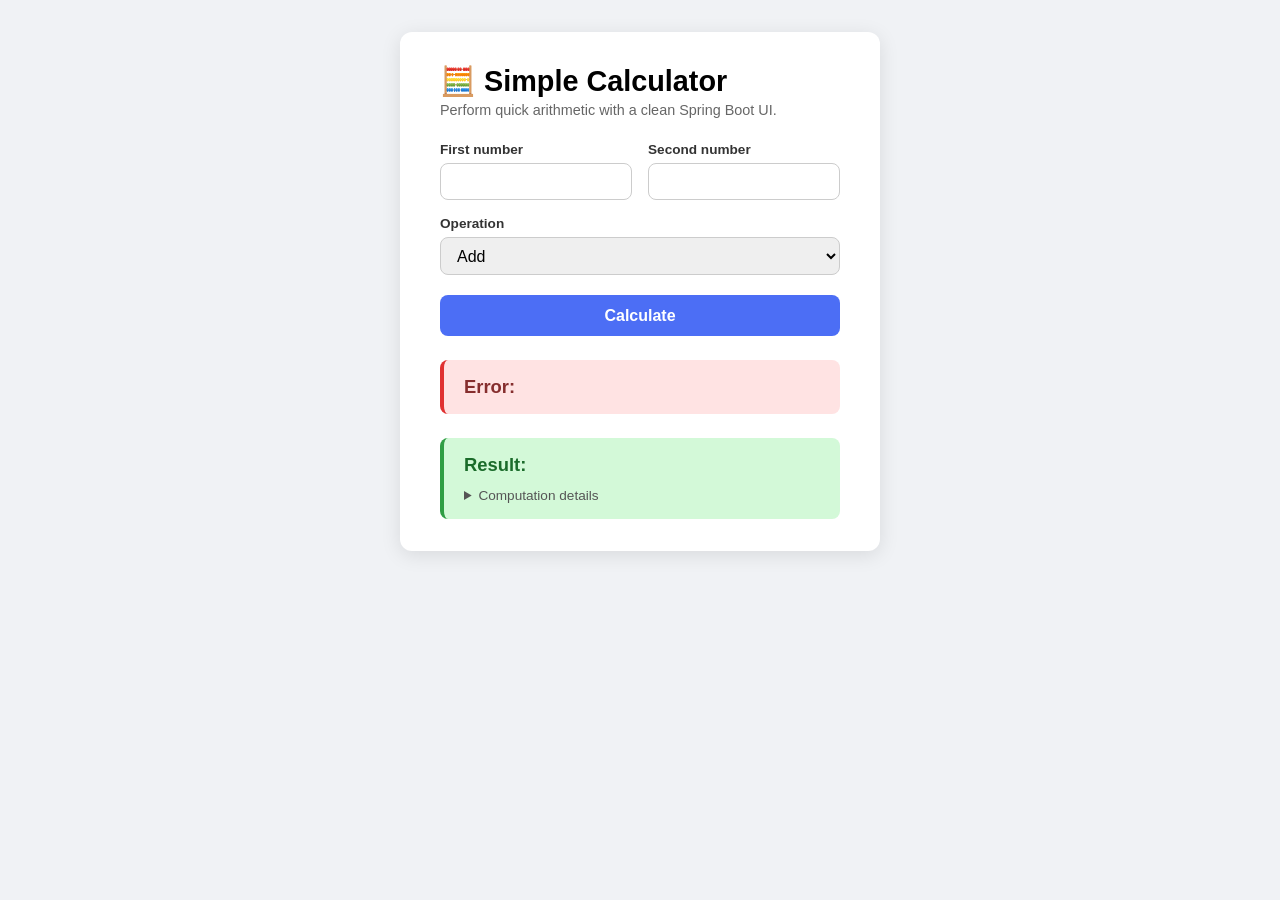
==== src/main/resources/templates/index.html @ 27852a39 "feat: add Java 17 Spring Boot 3.4.1 calculator alongside Python app - pom.xml: Spring Boot 3.4.1 par" ====
<!DOCTYPE html>
<html lang="en" xmlns:th="http://www.thymeleaf.org">
<head>
    <meta charset="UTF-8"/>
    <meta name="viewport" content="width=device-width, initial-scale=1"/>
    <title>Calculator 🧮</title>
    <style>
        *, *::before, *::after { box-sizing: border-box; margin: 0; padding: 0; }

        body {
            font-family: 'Segoe UI', Tahoma, Geneva, Verdana, sans-serif;
            background: #f0f2f5;
            display: flex;
            justify-content: center;
            align-items: flex-start;
            min-height: 100vh;
            padding: 2rem 1rem;
        }

        .card {
            background: #fff;
            border-radius: 12px;
            box-shadow: 0 4px 20px rgba(0, 0, 0, 0.10);
            padding: 2rem 2.5rem;
            width: 100%;
            max-width: 480px;
        }

        h1 { font-size: 1.8rem; margin-bottom: 0.25rem; }
        .caption { color: #666; font-size: 0.9rem; margin-bottom: 1.5rem; }

        .row { display: flex; gap: 1rem; margin-bottom: 1rem; }
        .field { flex: 1; display: flex; flex-direction: column; }
        label { font-size: 0.85rem; font-weight: 600; margin-bottom: 0.35rem; color: #333; }

        input[type="number"], select {
            width: 100%;
            padding: 0.55rem 0.75rem;
            border: 1px solid #ccc;
            border-radius: 8px;
            font-size: 1rem;
            transition: border-color 0.2s;
        }
        input[type="number"]:focus, select:focus {
            outline: none;
            border-color: #4c6ef5;
        }

        .full-width { width: 100%; margin-bottom: 1rem; }

        button[type="submit"] {
            width: 100%;
            padding: 0.7rem;
            background: #4c6ef5;
            color: #fff;
            border: none;
            border-radius: 8px;
            font-size: 1rem;
            font-weight: 600;
            cursor: pointer;
            transition: background 0.2s;
            margin-top: 0.25rem;
        }
        button[type="submit"]:hover { background: #3b5bdb; }

        .result-box {
            margin-top: 1.5rem;
            padding: 1rem 1.25rem;
            border-radius: 8px;
            font-size: 1rem;
        }
        .result-box.success {
            background: #d3f9d8;
            border-left: 4px solid #2f9e44;
            color: #1a6b2a;
        }
        .result-box.error {
            background: #ffe3e3;
            border-left: 4px solid #e03131;
            color: #862e2e;
        }
        .result-box strong { font-size: 1.15rem; }

        details { margin-top: 0.75rem; }
        summary { cursor: pointer; font-size: 0.85rem; color: #555; }
        pre {
            margin-top: 0.5rem;
            font-size: 0.82rem;
            background: #f8f9fa;
            padding: 0.75rem;
            border-radius: 6px;
            overflow-x: auto;
        }
    </style>
</head>
<body>
<div class="card">
    <h1>🧮 Simple Calculator</h1>
    <p class="caption">Perform quick arithmetic with a clean Spring Boot UI.</p>

    <form action="/calculate" method="post" th:object="${request}">
        <div class="row">
            <div class="field">
                <label for="num1">First number</label>
                <input type="number" id="num1" th:field="*{num1}" step="any" required/>
            </div>
            <div class="field">
                <label for="num2">Second number</label>
                <input type="number" id="num2" th:field="*{num2}" step="any" required/>
            </div>
        </div>

        <div class="full-width field">
            <label for="operation">Operation</label>
            <select id="operation" th:field="*{operation}">
                <option value="Add">Add</option>
                <option value="Subtract">Subtract</option>
                <option value="Multiply">Multiply</option>
                <option value="Divide">Divide</option>
            </select>
        </div>

        <button type="submit">Calculate</button>
    </form>

    <!-- Result -->
    <div th:if="${calcResult}" >
        <div class="result-box error" th:if="${calcResult.hasError()}">
            <strong>Error:</strong>
            <span th:text="${calcResult.errorMessage}"></span>
        </div>

        <div class="result-box success" th:unless="${calcResult.hasError()}">
            <strong>Result:</strong>
            <span th:text="${calcResult.num1} + ' ' + ${calcResult.symbol} + ' ' + ${calcResult.num2} + ' = ' + ${calcResult.result}"></span>

            <details>
                <summary>Computation details</summary>
                <pre th:text="'First number : ' + ${calcResult.num1}
+ '&#10;Second number: ' + ${calcResult.num2}
+ '&#10;Operation    : ' + ${calcResult.operation}
+ '&#10;Result       : ' + ${calcResult.result}"></pre>
            </details>
        </div>
    </div>
</div>
</body>
</html>
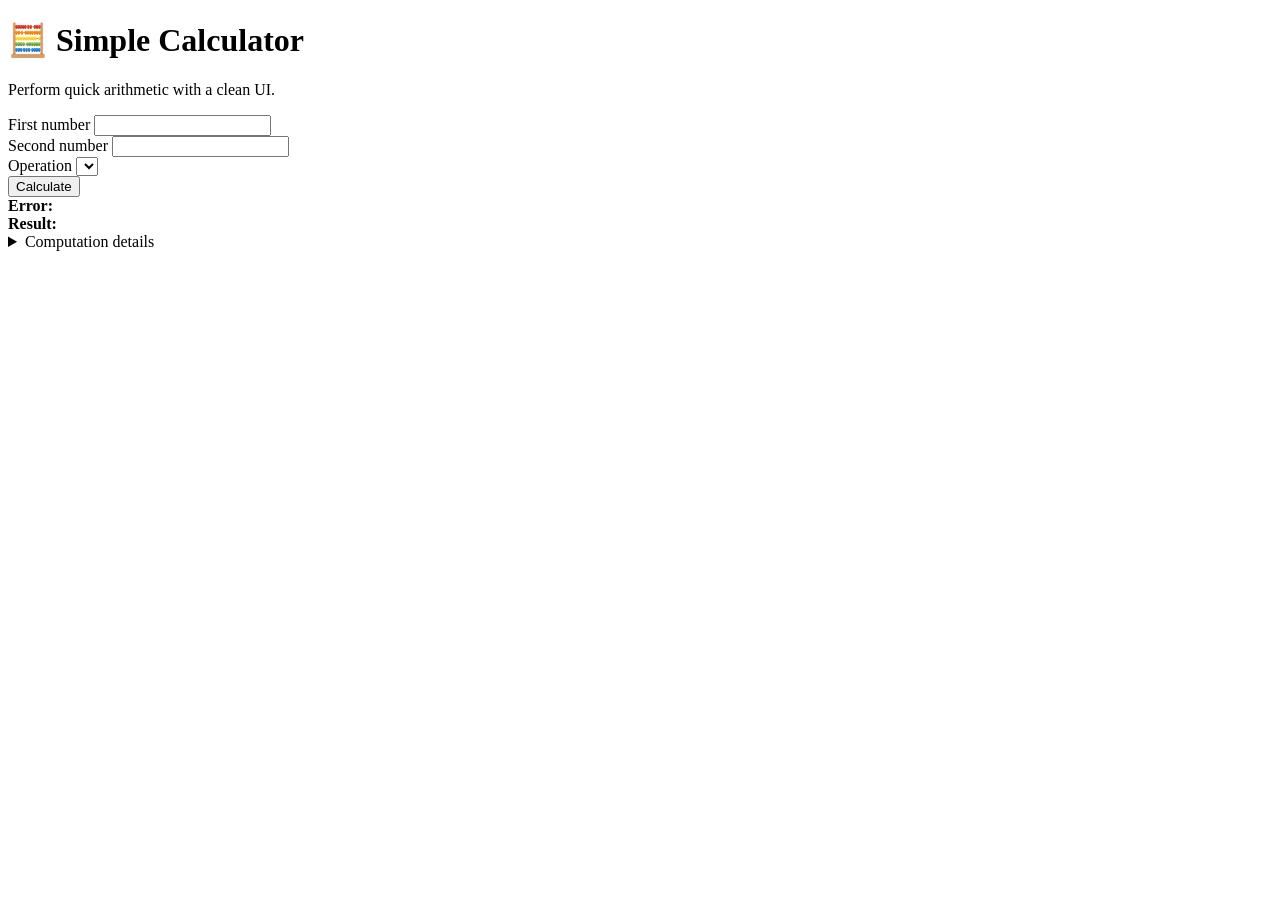
==== commit 4ec71b1e: "feat: add Java 21 + Spring Boot 3 calculator app Modernises the repository by adding a Java equivale" ====
--- a/src/main/resources/templates/index.html
+++ b/src/main/resources/templates/index.html
@@ -1,148 +1,87 @@
 <!DOCTYPE html>
 <html lang="en" xmlns:th="http://www.thymeleaf.org">
 <head>
-    <meta charset="UTF-8"/>
-    <meta name="viewport" content="width=device-width, initial-scale=1"/>
+    <meta charset="UTF-8" />
+    <meta name="viewport" content="width=device-width, initial-scale=1.0" />
     <title>Calculator 🧮</title>
-    <style>
-        *, *::before, *::after { box-sizing: border-box; margin: 0; padding: 0; }
-
-        body {
-            font-family: 'Segoe UI', Tahoma, Geneva, Verdana, sans-serif;
-            background: #f0f2f5;
-            display: flex;
-            justify-content: center;
-            align-items: flex-start;
-            min-height: 100vh;
-            padding: 2rem 1rem;
-        }
-
-        .card {
-            background: #fff;
-            border-radius: 12px;
-            box-shadow: 0 4px 20px rgba(0, 0, 0, 0.10);
-            padding: 2rem 2.5rem;
-            width: 100%;
-            max-width: 480px;
-        }
-
-        h1 { font-size: 1.8rem; margin-bottom: 0.25rem; }
-        .caption { color: #666; font-size: 0.9rem; margin-bottom: 1.5rem; }
-
-        .row { display: flex; gap: 1rem; margin-bottom: 1rem; }
-        .field { flex: 1; display: flex; flex-direction: column; }
-        label { font-size: 0.85rem; font-weight: 600; margin-bottom: 0.35rem; color: #333; }
-
-        input[type="number"], select {
-            width: 100%;
-            padding: 0.55rem 0.75rem;
-            border: 1px solid #ccc;
-            border-radius: 8px;
-            font-size: 1rem;
-            transition: border-color 0.2s;
-        }
-        input[type="number"]:focus, select:focus {
-            outline: none;
-            border-color: #4c6ef5;
-        }
-
-        .full-width { width: 100%; margin-bottom: 1rem; }
-
-        button[type="submit"] {
-            width: 100%;
-            padding: 0.7rem;
-            background: #4c6ef5;
-            color: #fff;
-            border: none;
-            border-radius: 8px;
-            font-size: 1rem;
-            font-weight: 600;
-            cursor: pointer;
-            transition: background 0.2s;
-            margin-top: 0.25rem;
-        }
-        button[type="submit"]:hover { background: #3b5bdb; }
-
-        .result-box {
-            margin-top: 1.5rem;
-            padding: 1rem 1.25rem;
-            border-radius: 8px;
-            font-size: 1rem;
-        }
-        .result-box.success {
-            background: #d3f9d8;
-            border-left: 4px solid #2f9e44;
-            color: #1a6b2a;
-        }
-        .result-box.error {
-            background: #ffe3e3;
-            border-left: 4px solid #e03131;
-            color: #862e2e;
-        }
-        .result-box strong { font-size: 1.15rem; }
-
-        details { margin-top: 0.75rem; }
-        summary { cursor: pointer; font-size: 0.85rem; color: #555; }
-        pre {
-            margin-top: 0.5rem;
-            font-size: 0.82rem;
-            background: #f8f9fa;
-            padding: 0.75rem;
-            border-radius: 6px;
-            overflow-x: auto;
-        }
-    </style>
+    <link rel="stylesheet" th:href="@{/css/style.css}" />
 </head>
 <body>
-<div class="card">
+<div class="container">
     <h1>🧮 Simple Calculator</h1>
-    <p class="caption">Perform quick arithmetic with a clean Spring Boot UI.</p>
+    <p class="caption">Perform quick arithmetic with a clean UI.</p>
 
-    <form action="/calculate" method="post" th:object="${request}">
-        <div class="row">
+    <form method="post" th:action="@{/calculate}">
+
+        <div class="input-row">
             <div class="field">
-                <label for="num1">First number</label>
-                <input type="number" id="num1" th:field="*{num1}" step="any" required/>
+                <label for="firstNumber">First number</label>
+                <input id="firstNumber"
+                       name="firstNumber"
+                       type="number"
+                       step="any"
+                       th:value="${firstNumber}"
+                       required />
             </div>
+
             <div class="field">
-                <label for="num2">Second number</label>
-                <input type="number" id="num2" th:field="*{num2}" step="any" required/>
+                <label for="secondNumber">Second number</label>
+                <input id="secondNumber"
+                       name="secondNumber"
+                       type="number"
+                       step="any"
+                       th:value="${secondNumber}"
+                       required />
             </div>
         </div>
 
-        <div class="full-width field">
+        <div class="field">
             <label for="operation">Operation</label>
-            <select id="operation" th:field="*{operation}">
-                <option value="Add">Add</option>
-                <option value="Subtract">Subtract</option>
-                <option value="Multiply">Multiply</option>
-                <option value="Divide">Divide</option>
+            <select id="operation" name="operation">
+                <option th:each="op : ${operations}"
+                        th:value="${op.name()}"
+                        th:text="${op.name().charAt(0) + op.name().substring(1).toLowerCase()}"
+                        th:selected="${op == selectedOperation}">
+                </option>
             </select>
         </div>
 
-        <button type="submit">Calculate</button>
+        <button type="submit" class="btn-calculate">Calculate</button>
     </form>
 
-    <!-- Result -->
-    <div th:if="${calcResult}" >
-        <div class="result-box error" th:if="${calcResult.hasError()}">
-            <strong>Error:</strong>
-            <span th:text="${calcResult.errorMessage}"></span>
-        </div>
+    <!-- Error banner -->
+    <div th:if="${errorMessage}" class="alert alert-error">
+        <strong>Error:</strong> <span th:text="${errorMessage}"></span>
+    </div>
 
-        <div class="result-box success" th:unless="${calcResult.hasError()}">
-            <strong>Result:</strong>
-            <span th:text="${calcResult.num1} + ' ' + ${calcResult.symbol} + ' ' + ${calcResult.num2} + ' = ' + ${calcResult.result}"></span>
+    <!-- Success result -->
+    <div th:if="${result}" class="alert alert-success">
+        <strong>Result:</strong>
+        <span th:text="${result.expression()}"></span>
+    </div>
 
-            <details>
-                <summary>Computation details</summary>
-                <pre th:text="'First number : ' + ${calcResult.num1}
-+ '&#10;Second number: ' + ${calcResult.num2}
-+ '&#10;Operation    : ' + ${calcResult.operation}
-+ '&#10;Result       : ' + ${calcResult.result}"></pre>
-            </details>
-        </div>
-    </div>
+    <!-- Computation details (collapsible) -->
+    <details th:if="${result}" class="details-box">
+        <summary>Computation details</summary>
+        <table>
+            <tr>
+                <th>First number</th>
+                <td th:text="${result.firstNumber()}"></td>
+            </tr>
+            <tr>
+                <th>Second number</th>
+                <td th:text="${result.secondNumber()}"></td>
+            </tr>
+            <tr>
+                <th>Operation</th>
+                <td th:text="${result.operation()}"></td>
+            </tr>
+            <tr>
+                <th>Result</th>
+                <td th:text="${result.result()}"></td>
+            </tr>
+        </table>
+    </details>
 </div>
 </body>
 </html>
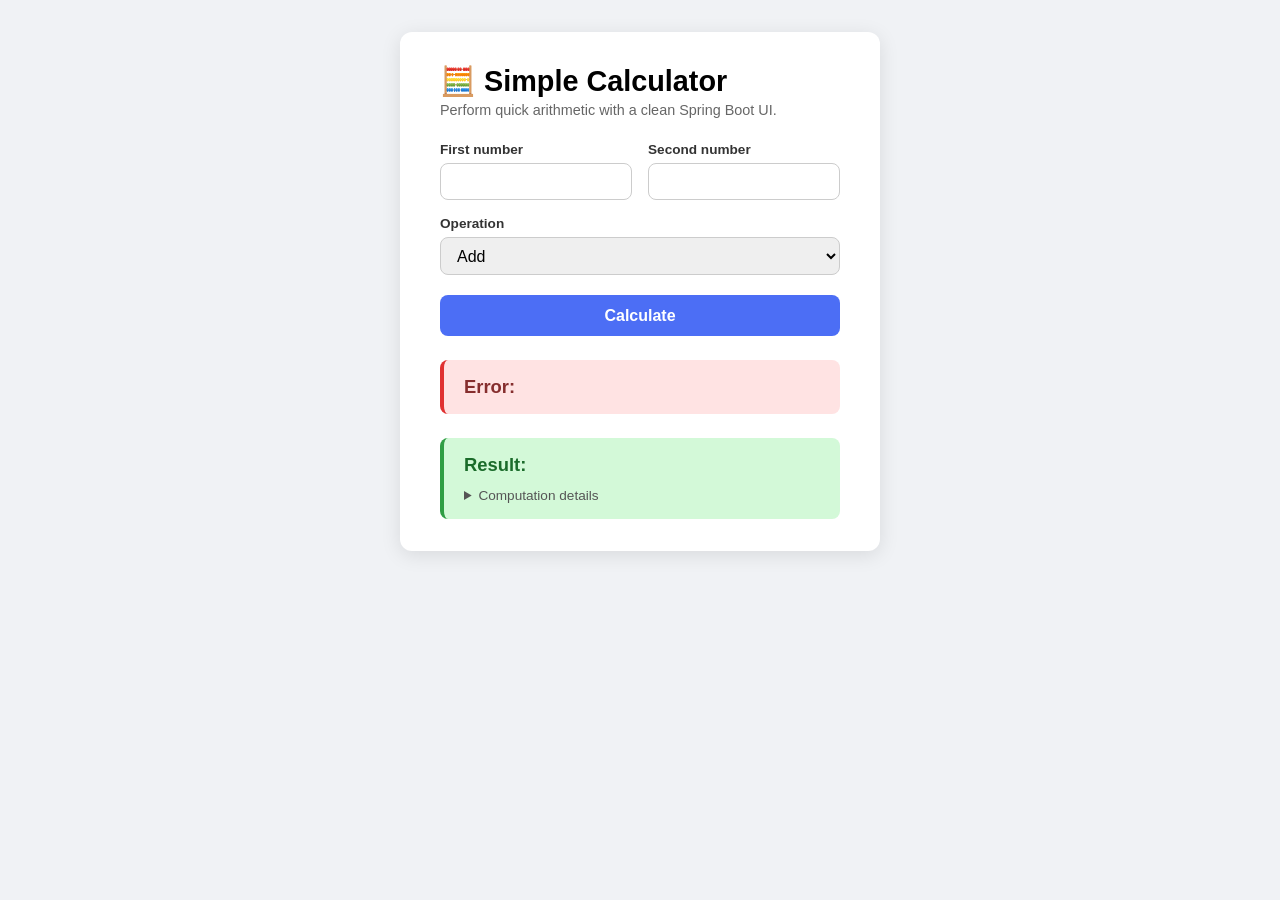
==== commit a0f32f89: "Merge 27852a39c73bf88ed21e45d2f598bffc2383d209 into 82feefadd5553bd2061ca1f27808a76925ebc6d2" ====
--- a/src/main/resources/templates/index.html
+++ b/src/main/resources/templates/index.html
@@ -1,87 +1,148 @@
 <!DOCTYPE html>
 <html lang="en" xmlns:th="http://www.thymeleaf.org">
 <head>
-    <meta charset="UTF-8" />
-    <meta name="viewport" content="width=device-width, initial-scale=1.0" />
+    <meta charset="UTF-8"/>
+    <meta name="viewport" content="width=device-width, initial-scale=1"/>
     <title>Calculator 🧮</title>
-    <link rel="stylesheet" th:href="@{/css/style.css}" />
+    <style>
+        *, *::before, *::after { box-sizing: border-box; margin: 0; padding: 0; }
+
+        body {
+            font-family: 'Segoe UI', Tahoma, Geneva, Verdana, sans-serif;
+            background: #f0f2f5;
+            display: flex;
+            justify-content: center;
+            align-items: flex-start;
+            min-height: 100vh;
+            padding: 2rem 1rem;
+        }
+
+        .card {
+            background: #fff;
+            border-radius: 12px;
+            box-shadow: 0 4px 20px rgba(0, 0, 0, 0.10);
+            padding: 2rem 2.5rem;
+            width: 100%;
+            max-width: 480px;
+        }
+
+        h1 { font-size: 1.8rem; margin-bottom: 0.25rem; }
+        .caption { color: #666; font-size: 0.9rem; margin-bottom: 1.5rem; }
+
+        .row { display: flex; gap: 1rem; margin-bottom: 1rem; }
+        .field { flex: 1; display: flex; flex-direction: column; }
+        label { font-size: 0.85rem; font-weight: 600; margin-bottom: 0.35rem; color: #333; }
+
+        input[type="number"], select {
+            width: 100%;
+            padding: 0.55rem 0.75rem;
+            border: 1px solid #ccc;
+            border-radius: 8px;
+            font-size: 1rem;
+            transition: border-color 0.2s;
+        }
+        input[type="number"]:focus, select:focus {
+            outline: none;
+            border-color: #4c6ef5;
+        }
+
+        .full-width { width: 100%; margin-bottom: 1rem; }
+
+        button[type="submit"] {
+            width: 100%;
+            padding: 0.7rem;
+            background: #4c6ef5;
+            color: #fff;
+            border: none;
+            border-radius: 8px;
+            font-size: 1rem;
+            font-weight: 600;
+            cursor: pointer;
+            transition: background 0.2s;
+            margin-top: 0.25rem;
+        }
+        button[type="submit"]:hover { background: #3b5bdb; }
+
+        .result-box {
+            margin-top: 1.5rem;
+            padding: 1rem 1.25rem;
+            border-radius: 8px;
+            font-size: 1rem;
+        }
+        .result-box.success {
+            background: #d3f9d8;
+            border-left: 4px solid #2f9e44;
+            color: #1a6b2a;
+        }
+        .result-box.error {
+            background: #ffe3e3;
+            border-left: 4px solid #e03131;
+            color: #862e2e;
+        }
+        .result-box strong { font-size: 1.15rem; }
+
+        details { margin-top: 0.75rem; }
+        summary { cursor: pointer; font-size: 0.85rem; color: #555; }
+        pre {
+            margin-top: 0.5rem;
+            font-size: 0.82rem;
+            background: #f8f9fa;
+            padding: 0.75rem;
+            border-radius: 6px;
+            overflow-x: auto;
+        }
+    </style>
 </head>
 <body>
-<div class="container">
+<div class="card">
     <h1>🧮 Simple Calculator</h1>
-    <p class="caption">Perform quick arithmetic with a clean UI.</p>
+    <p class="caption">Perform quick arithmetic with a clean Spring Boot UI.</p>
 
-    <form method="post" th:action="@{/calculate}">
-
-        <div class="input-row">
+    <form action="/calculate" method="post" th:object="${request}">
+        <div class="row">
             <div class="field">
-                <label for="firstNumber">First number</label>
-                <input id="firstNumber"
-                       name="firstNumber"
-                       type="number"
-                       step="any"
-                       th:value="${firstNumber}"
-                       required />
+                <label for="num1">First number</label>
+                <input type="number" id="num1" th:field="*{num1}" step="any" required/>
             </div>
-
             <div class="field">
-                <label for="secondNumber">Second number</label>
-                <input id="secondNumber"
-                       name="secondNumber"
-                       type="number"
-                       step="any"
-                       th:value="${secondNumber}"
-                       required />
+                <label for="num2">Second number</label>
+                <input type="number" id="num2" th:field="*{num2}" step="any" required/>
             </div>
         </div>
 
-        <div class="field">
+        <div class="full-width field">
             <label for="operation">Operation</label>
-            <select id="operation" name="operation">
-                <option th:each="op : ${operations}"
-                        th:value="${op.name()}"
-                        th:text="${op.name().charAt(0) + op.name().substring(1).toLowerCase()}"
-                        th:selected="${op == selectedOperation}">
-                </option>
+            <select id="operation" th:field="*{operation}">
+                <option value="Add">Add</option>
+                <option value="Subtract">Subtract</option>
+                <option value="Multiply">Multiply</option>
+                <option value="Divide">Divide</option>
             </select>
         </div>
 
-        <button type="submit" class="btn-calculate">Calculate</button>
+        <button type="submit">Calculate</button>
     </form>
 
-    <!-- Error banner -->
-    <div th:if="${errorMessage}" class="alert alert-error">
-        <strong>Error:</strong> <span th:text="${errorMessage}"></span>
+    <!-- Result -->
+    <div th:if="${calcResult}" >
+        <div class="result-box error" th:if="${calcResult.hasError()}">
+            <strong>Error:</strong>
+            <span th:text="${calcResult.errorMessage}"></span>
+        </div>
+
+        <div class="result-box success" th:unless="${calcResult.hasError()}">
+            <strong>Result:</strong>
+            <span th:text="${calcResult.num1} + ' ' + ${calcResult.symbol} + ' ' + ${calcResult.num2} + ' = ' + ${calcResult.result}"></span>
+
+            <details>
+                <summary>Computation details</summary>
+                <pre th:text="'First number : ' + ${calcResult.num1}
++ '&#10;Second number: ' + ${calcResult.num2}
++ '&#10;Operation    : ' + ${calcResult.operation}
++ '&#10;Result       : ' + ${calcResult.result}"></pre>
+            </details>
+        </div>
     </div>
-
-    <!-- Success result -->
-    <div th:if="${result}" class="alert alert-success">
-        <strong>Result:</strong>
-        <span th:text="${result.expression()}"></span>
-    </div>
-
-    <!-- Computation details (collapsible) -->
-    <details th:if="${result}" class="details-box">
-        <summary>Computation details</summary>
-        <table>
-            <tr>
-                <th>First number</th>
-                <td th:text="${result.firstNumber()}"></td>
-            </tr>
-            <tr>
-                <th>Second number</th>
-                <td th:text="${result.secondNumber()}"></td>
-            </tr>
-            <tr>
-                <th>Operation</th>
-                <td th:text="${result.operation()}"></td>
-            </tr>
-            <tr>
-                <th>Result</th>
-                <td th:text="${result.result()}"></td>
-            </tr>
-        </table>
-    </details>
 </div>
 </body>
 </html>
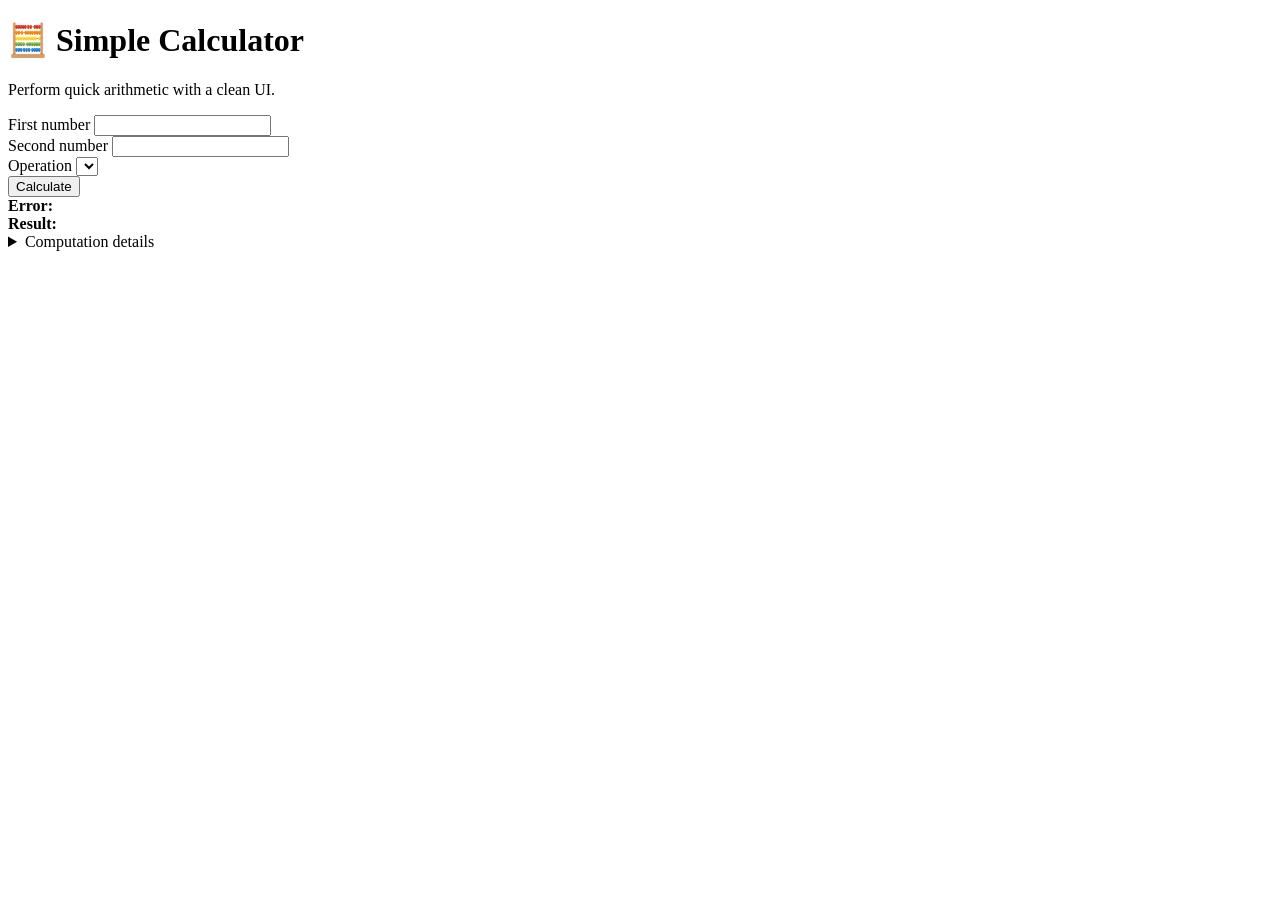
==== commit 465deed9: "Merge 4ec71b1e6d9be76ff224fa2b9c8e7efe43db1019 into 82feefadd5553bd2061ca1f27808a76925ebc6d2" ====
--- a/src/main/resources/templates/index.html
+++ b/src/main/resources/templates/index.html
@@ -1,148 +1,87 @@
 <!DOCTYPE html>
 <html lang="en" xmlns:th="http://www.thymeleaf.org">
 <head>
-    <meta charset="UTF-8"/>
-    <meta name="viewport" content="width=device-width, initial-scale=1"/>
+    <meta charset="UTF-8" />
+    <meta name="viewport" content="width=device-width, initial-scale=1.0" />
     <title>Calculator 🧮</title>
-    <style>
-        *, *::before, *::after { box-sizing: border-box; margin: 0; padding: 0; }
-
-        body {
-            font-family: 'Segoe UI', Tahoma, Geneva, Verdana, sans-serif;
-            background: #f0f2f5;
-            display: flex;
-            justify-content: center;
-            align-items: flex-start;
-            min-height: 100vh;
-            padding: 2rem 1rem;
-        }
-
-        .card {
-            background: #fff;
-            border-radius: 12px;
-            box-shadow: 0 4px 20px rgba(0, 0, 0, 0.10);
-            padding: 2rem 2.5rem;
-            width: 100%;
-            max-width: 480px;
-        }
-
-        h1 { font-size: 1.8rem; margin-bottom: 0.25rem; }
-        .caption { color: #666; font-size: 0.9rem; margin-bottom: 1.5rem; }
-
-        .row { display: flex; gap: 1rem; margin-bottom: 1rem; }
-        .field { flex: 1; display: flex; flex-direction: column; }
-        label { font-size: 0.85rem; font-weight: 600; margin-bottom: 0.35rem; color: #333; }
-
-        input[type="number"], select {
-            width: 100%;
-            padding: 0.55rem 0.75rem;
-            border: 1px solid #ccc;
-            border-radius: 8px;
-            font-size: 1rem;
-            transition: border-color 0.2s;
-        }
-        input[type="number"]:focus, select:focus {
-            outline: none;
-            border-color: #4c6ef5;
-        }
-
-        .full-width { width: 100%; margin-bottom: 1rem; }
-
-        button[type="submit"] {
-            width: 100%;
-            padding: 0.7rem;
-            background: #4c6ef5;
-            color: #fff;
-            border: none;
-            border-radius: 8px;
-            font-size: 1rem;
-            font-weight: 600;
-            cursor: pointer;
-            transition: background 0.2s;
-            margin-top: 0.25rem;
-        }
-        button[type="submit"]:hover { background: #3b5bdb; }
-
-        .result-box {
-            margin-top: 1.5rem;
-            padding: 1rem 1.25rem;
-            border-radius: 8px;
-            font-size: 1rem;
-        }
-        .result-box.success {
-            background: #d3f9d8;
-            border-left: 4px solid #2f9e44;
-            color: #1a6b2a;
-        }
-        .result-box.error {
-            background: #ffe3e3;
-            border-left: 4px solid #e03131;
-            color: #862e2e;
-        }
-        .result-box strong { font-size: 1.15rem; }
-
-        details { margin-top: 0.75rem; }
-        summary { cursor: pointer; font-size: 0.85rem; color: #555; }
-        pre {
-            margin-top: 0.5rem;
-            font-size: 0.82rem;
-            background: #f8f9fa;
-            padding: 0.75rem;
-            border-radius: 6px;
-            overflow-x: auto;
-        }
-    </style>
+    <link rel="stylesheet" th:href="@{/css/style.css}" />
 </head>
 <body>
-<div class="card">
+<div class="container">
     <h1>🧮 Simple Calculator</h1>
-    <p class="caption">Perform quick arithmetic with a clean Spring Boot UI.</p>
+    <p class="caption">Perform quick arithmetic with a clean UI.</p>
 
-    <form action="/calculate" method="post" th:object="${request}">
-        <div class="row">
+    <form method="post" th:action="@{/calculate}">
+
+        <div class="input-row">
             <div class="field">
-                <label for="num1">First number</label>
-                <input type="number" id="num1" th:field="*{num1}" step="any" required/>
+                <label for="firstNumber">First number</label>
+                <input id="firstNumber"
+                       name="firstNumber"
+                       type="number"
+                       step="any"
+                       th:value="${firstNumber}"
+                       required />
             </div>
+
             <div class="field">
-                <label for="num2">Second number</label>
-                <input type="number" id="num2" th:field="*{num2}" step="any" required/>
+                <label for="secondNumber">Second number</label>
+                <input id="secondNumber"
+                       name="secondNumber"
+                       type="number"
+                       step="any"
+                       th:value="${secondNumber}"
+                       required />
             </div>
         </div>
 
-        <div class="full-width field">
+        <div class="field">
             <label for="operation">Operation</label>
-            <select id="operation" th:field="*{operation}">
-                <option value="Add">Add</option>
-                <option value="Subtract">Subtract</option>
-                <option value="Multiply">Multiply</option>
-                <option value="Divide">Divide</option>
+            <select id="operation" name="operation">
+                <option th:each="op : ${operations}"
+                        th:value="${op.name()}"
+                        th:text="${op.name().charAt(0) + op.name().substring(1).toLowerCase()}"
+                        th:selected="${op == selectedOperation}">
+                </option>
             </select>
         </div>
 
-        <button type="submit">Calculate</button>
+        <button type="submit" class="btn-calculate">Calculate</button>
     </form>
 
-    <!-- Result -->
-    <div th:if="${calcResult}" >
-        <div class="result-box error" th:if="${calcResult.hasError()}">
-            <strong>Error:</strong>
-            <span th:text="${calcResult.errorMessage}"></span>
-        </div>
+    <!-- Error banner -->
+    <div th:if="${errorMessage}" class="alert alert-error">
+        <strong>Error:</strong> <span th:text="${errorMessage}"></span>
+    </div>
 
-        <div class="result-box success" th:unless="${calcResult.hasError()}">
-            <strong>Result:</strong>
-            <span th:text="${calcResult.num1} + ' ' + ${calcResult.symbol} + ' ' + ${calcResult.num2} + ' = ' + ${calcResult.result}"></span>
+    <!-- Success result -->
+    <div th:if="${result}" class="alert alert-success">
+        <strong>Result:</strong>
+        <span th:text="${result.expression()}"></span>
+    </div>
 
-            <details>
-                <summary>Computation details</summary>
-                <pre th:text="'First number : ' + ${calcResult.num1}
-+ '&#10;Second number: ' + ${calcResult.num2}
-+ '&#10;Operation    : ' + ${calcResult.operation}
-+ '&#10;Result       : ' + ${calcResult.result}"></pre>
-            </details>
-        </div>
-    </div>
+    <!-- Computation details (collapsible) -->
+    <details th:if="${result}" class="details-box">
+        <summary>Computation details</summary>
+        <table>
+            <tr>
+                <th>First number</th>
+                <td th:text="${result.firstNumber()}"></td>
+            </tr>
+            <tr>
+                <th>Second number</th>
+                <td th:text="${result.secondNumber()}"></td>
+            </tr>
+            <tr>
+                <th>Operation</th>
+                <td th:text="${result.operation()}"></td>
+            </tr>
+            <tr>
+                <th>Result</th>
+                <td th:text="${result.result()}"></td>
+            </tr>
+        </table>
+    </details>
 </div>
 </body>
 </html>
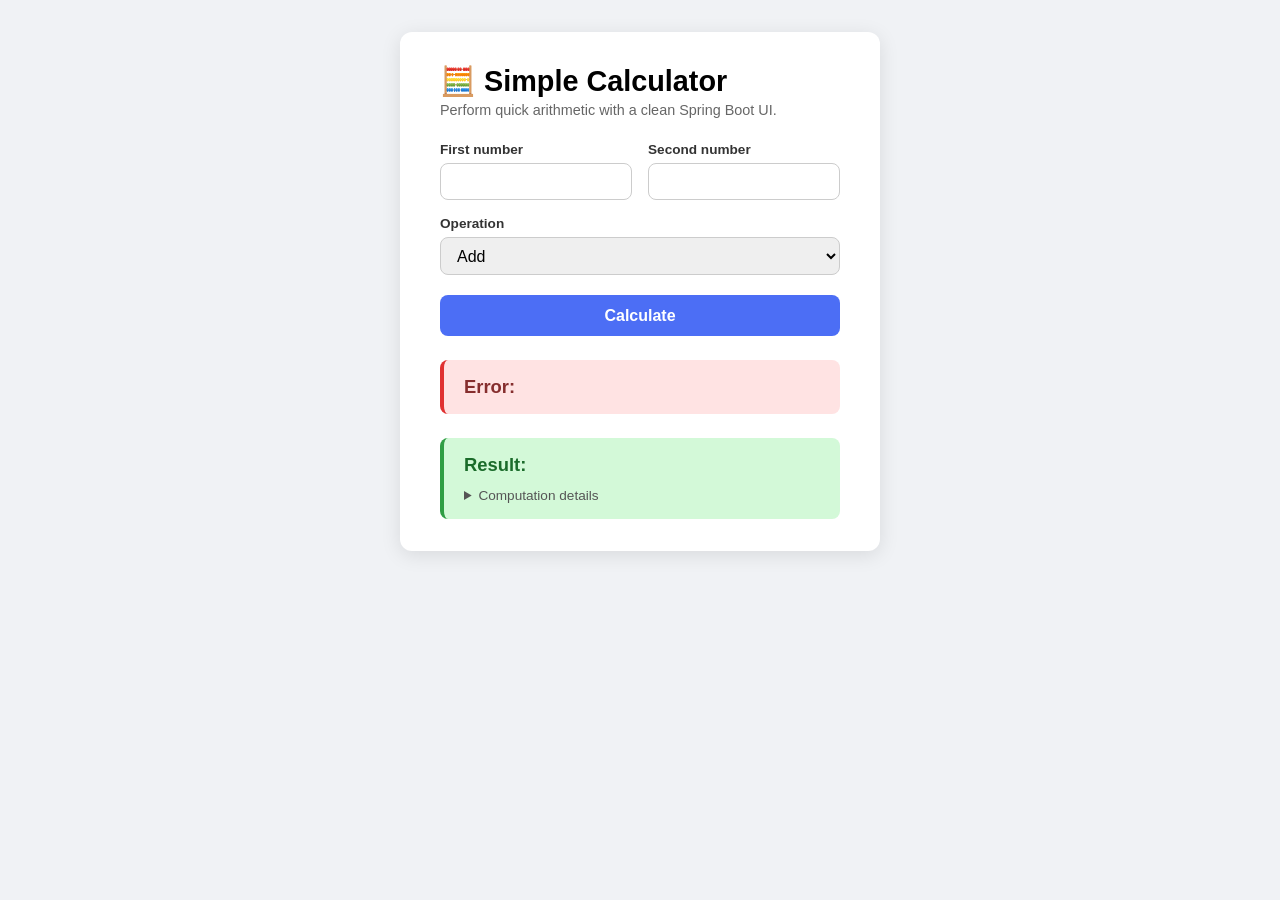
==== commit 42acc516: "Merge 27852a39c73bf88ed21e45d2f598bffc2383d209 into b03de5af5575b6e222ffa4937f8e26102f97ff9d" ====
--- a/src/main/resources/templates/index.html
+++ b/src/main/resources/templates/index.html
@@ -1,87 +1,148 @@
 <!DOCTYPE html>
 <html lang="en" xmlns:th="http://www.thymeleaf.org">
 <head>
-    <meta charset="UTF-8" />
-    <meta name="viewport" content="width=device-width, initial-scale=1.0" />
+    <meta charset="UTF-8"/>
+    <meta name="viewport" content="width=device-width, initial-scale=1"/>
     <title>Calculator 🧮</title>
-    <link rel="stylesheet" th:href="@{/css/style.css}" />
+    <style>
+        *, *::before, *::after { box-sizing: border-box; margin: 0; padding: 0; }
+
+        body {
+            font-family: 'Segoe UI', Tahoma, Geneva, Verdana, sans-serif;
+            background: #f0f2f5;
+            display: flex;
+            justify-content: center;
+            align-items: flex-start;
+            min-height: 100vh;
+            padding: 2rem 1rem;
+        }
+
+        .card {
+            background: #fff;
+            border-radius: 12px;
+            box-shadow: 0 4px 20px rgba(0, 0, 0, 0.10);
+            padding: 2rem 2.5rem;
+            width: 100%;
+            max-width: 480px;
+        }
+
+        h1 { font-size: 1.8rem; margin-bottom: 0.25rem; }
+        .caption { color: #666; font-size: 0.9rem; margin-bottom: 1.5rem; }
+
+        .row { display: flex; gap: 1rem; margin-bottom: 1rem; }
+        .field { flex: 1; display: flex; flex-direction: column; }
+        label { font-size: 0.85rem; font-weight: 600; margin-bottom: 0.35rem; color: #333; }
+
+        input[type="number"], select {
+            width: 100%;
+            padding: 0.55rem 0.75rem;
+            border: 1px solid #ccc;
+            border-radius: 8px;
+            font-size: 1rem;
+            transition: border-color 0.2s;
+        }
+        input[type="number"]:focus, select:focus {
+            outline: none;
+            border-color: #4c6ef5;
+        }
+
+        .full-width { width: 100%; margin-bottom: 1rem; }
+
+        button[type="submit"] {
+            width: 100%;
+            padding: 0.7rem;
+            background: #4c6ef5;
+            color: #fff;
+            border: none;
+            border-radius: 8px;
+            font-size: 1rem;
+            font-weight: 600;
+            cursor: pointer;
+            transition: background 0.2s;
+            margin-top: 0.25rem;
+        }
+        button[type="submit"]:hover { background: #3b5bdb; }
+
+        .result-box {
+            margin-top: 1.5rem;
+            padding: 1rem 1.25rem;
+            border-radius: 8px;
+            font-size: 1rem;
+        }
+        .result-box.success {
+            background: #d3f9d8;
+            border-left: 4px solid #2f9e44;
+            color: #1a6b2a;
+        }
+        .result-box.error {
+            background: #ffe3e3;
+            border-left: 4px solid #e03131;
+            color: #862e2e;
+        }
+        .result-box strong { font-size: 1.15rem; }
+
+        details { margin-top: 0.75rem; }
+        summary { cursor: pointer; font-size: 0.85rem; color: #555; }
+        pre {
+            margin-top: 0.5rem;
+            font-size: 0.82rem;
+            background: #f8f9fa;
+            padding: 0.75rem;
+            border-radius: 6px;
+            overflow-x: auto;
+        }
+    </style>
 </head>
 <body>
-<div class="container">
+<div class="card">
     <h1>🧮 Simple Calculator</h1>
-    <p class="caption">Perform quick arithmetic with a clean UI.</p>
+    <p class="caption">Perform quick arithmetic with a clean Spring Boot UI.</p>
 
-    <form method="post" th:action="@{/calculate}">
-
-        <div class="input-row">
+    <form action="/calculate" method="post" th:object="${request}">
+        <div class="row">
             <div class="field">
-                <label for="firstNumber">First number</label>
-                <input id="firstNumber"
-                       name="firstNumber"
-                       type="number"
-                       step="any"
-                       th:value="${firstNumber}"
-                       required />
+                <label for="num1">First number</label>
+                <input type="number" id="num1" th:field="*{num1}" step="any" required/>
             </div>
-
             <div class="field">
-                <label for="secondNumber">Second number</label>
-                <input id="secondNumber"
-                       name="secondNumber"
-                       type="number"
-                       step="any"
-                       th:value="${secondNumber}"
-                       required />
+                <label for="num2">Second number</label>
+                <input type="number" id="num2" th:field="*{num2}" step="any" required/>
             </div>
         </div>
 
-        <div class="field">
+        <div class="full-width field">
             <label for="operation">Operation</label>
-            <select id="operation" name="operation">
-                <option th:each="op : ${operations}"
-                        th:value="${op.name()}"
-                        th:text="${op.name().charAt(0) + op.name().substring(1).toLowerCase()}"
-                        th:selected="${op == selectedOperation}">
-                </option>
+            <select id="operation" th:field="*{operation}">
+                <option value="Add">Add</option>
+                <option value="Subtract">Subtract</option>
+                <option value="Multiply">Multiply</option>
+                <option value="Divide">Divide</option>
             </select>
         </div>
 
-        <button type="submit" class="btn-calculate">Calculate</button>
+        <button type="submit">Calculate</button>
     </form>
 
-    <!-- Error banner -->
-    <div th:if="${errorMessage}" class="alert alert-error">
-        <strong>Error:</strong> <span th:text="${errorMessage}"></span>
+    <!-- Result -->
+    <div th:if="${calcResult}" >
+        <div class="result-box error" th:if="${calcResult.hasError()}">
+            <strong>Error:</strong>
+            <span th:text="${calcResult.errorMessage}"></span>
+        </div>
+
+        <div class="result-box success" th:unless="${calcResult.hasError()}">
+            <strong>Result:</strong>
+            <span th:text="${calcResult.num1} + ' ' + ${calcResult.symbol} + ' ' + ${calcResult.num2} + ' = ' + ${calcResult.result}"></span>
+
+            <details>
+                <summary>Computation details</summary>
+                <pre th:text="'First number : ' + ${calcResult.num1}
++ '&#10;Second number: ' + ${calcResult.num2}
++ '&#10;Operation    : ' + ${calcResult.operation}
++ '&#10;Result       : ' + ${calcResult.result}"></pre>
+            </details>
+        </div>
     </div>
-
-    <!-- Success result -->
-    <div th:if="${result}" class="alert alert-success">
-        <strong>Result:</strong>
-        <span th:text="${result.expression()}"></span>
-    </div>
-
-    <!-- Computation details (collapsible) -->
-    <details th:if="${result}" class="details-box">
-        <summary>Computation details</summary>
-        <table>
-            <tr>
-                <th>First number</th>
-                <td th:text="${result.firstNumber()}"></td>
-            </tr>
-            <tr>
-                <th>Second number</th>
-                <td th:text="${result.secondNumber()}"></td>
-            </tr>
-            <tr>
-                <th>Operation</th>
-                <td th:text="${result.operation()}"></td>
-            </tr>
-            <tr>
-                <th>Result</th>
-                <td th:text="${result.result()}"></td>
-            </tr>
-        </table>
-    </details>
 </div>
 </body>
 </html>
